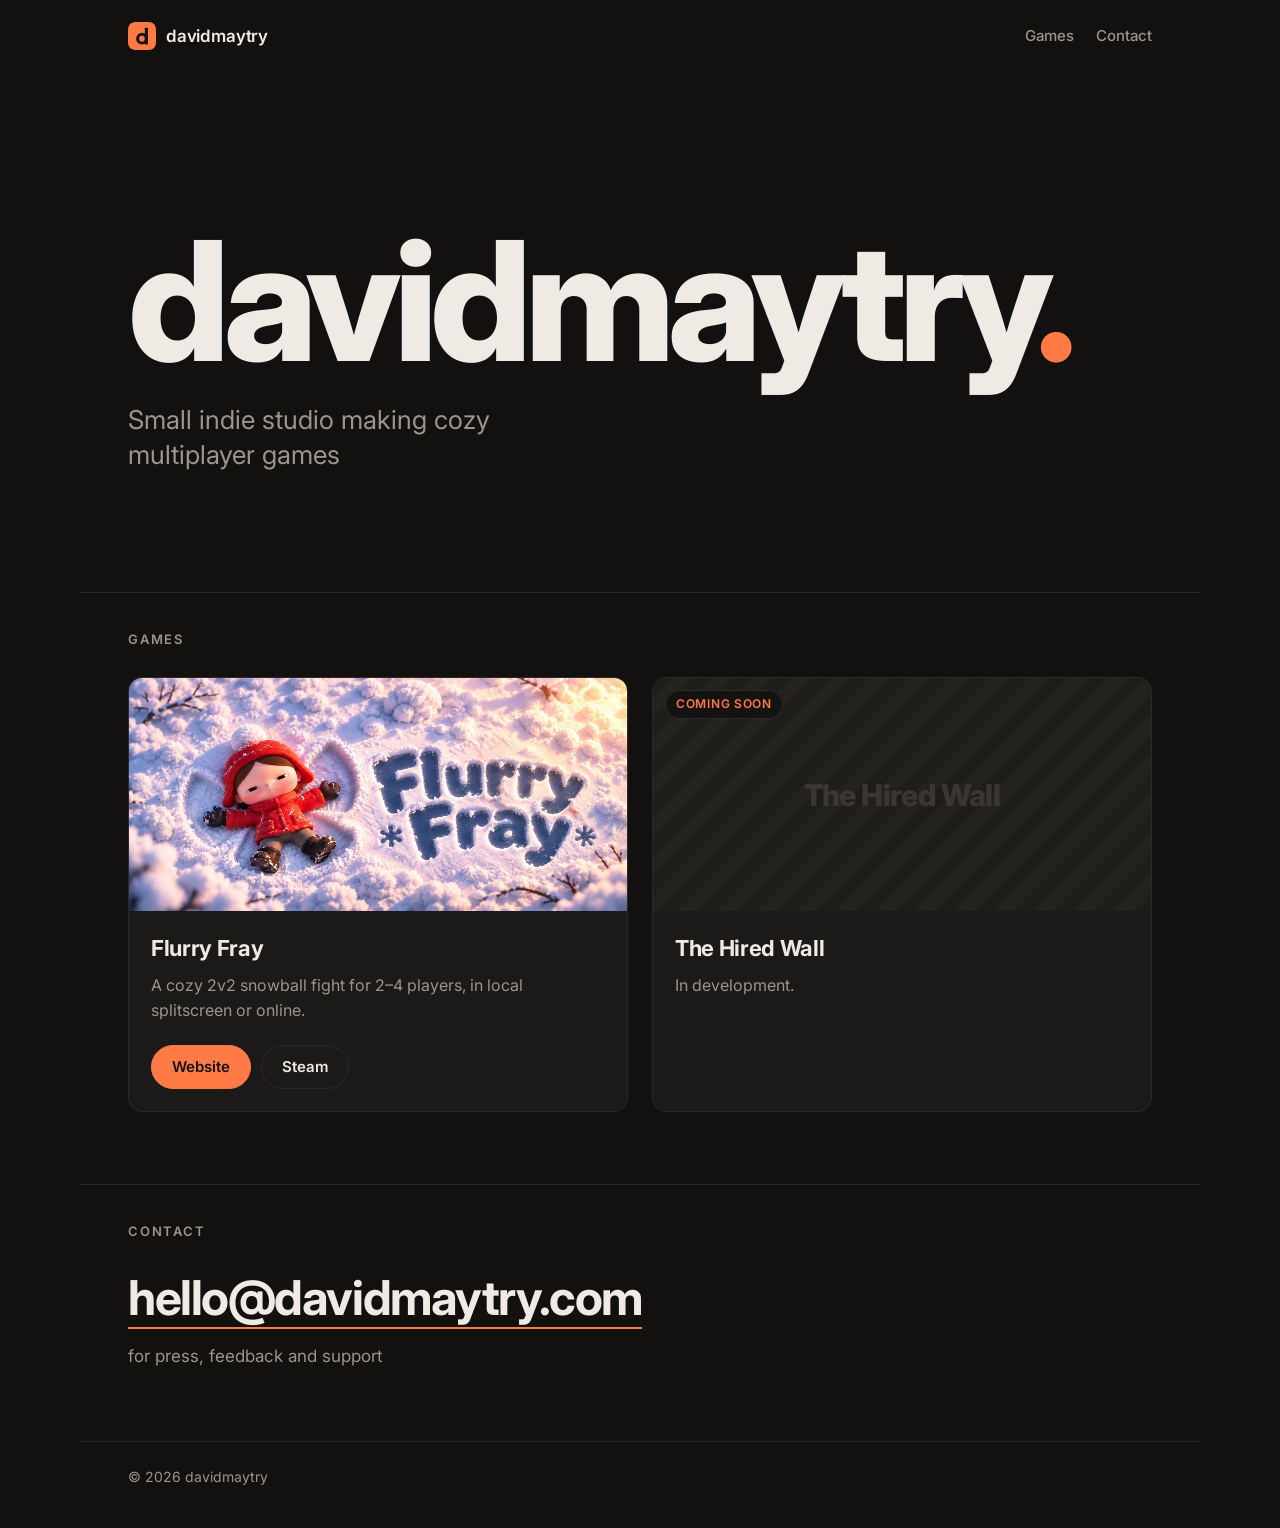
==== index.html @ ad70d57e "SS-494: сайт студии davidmaytry.com — одна страница для GitHub Pages Шапка с названием и строкой о с" ====
<!doctype html>
<html lang="en">
<head>
  <meta charset="utf-8">
  <meta name="viewport" content="width=device-width, initial-scale=1">
  <!-- Static copies of the studio name for link previews (they do not run JS).
       Everything on the page itself comes from config.js. -->
  <title>davidmaytry</title>
  <meta name="description" content="davidmaytry is a small indie studio making cozy multiplayer games. Our first game is Flurry Fray, a 2v2 snowball fight.">
  <meta name="theme-color" content="#121110">
  <link rel="canonical" href="https://davidmaytry.com/">

  <meta property="og:type" content="website">
  <meta property="og:site_name" content="davidmaytry">
  <meta property="og:title" content="davidmaytry">
  <meta property="og:description" content="Small indie studio making cozy multiplayer games.">
  <meta property="og:url" content="https://davidmaytry.com/">
  <meta property="og:image" content="https://davidmaytry.com/assets/og-image.png">
  <meta property="og:image:width" content="1200">
  <meta property="og:image:height" content="630">
  <meta property="og:image:alt" content="davidmaytry">
  <meta name="twitter:card" content="summary_large_image">
  <meta name="twitter:title" content="davidmaytry">
  <meta name="twitter:description" content="Small indie studio making cozy multiplayer games.">
  <meta name="twitter:image" content="https://davidmaytry.com/assets/og-image.png">

  <link rel="icon" href="assets/mark.svg" type="image/svg+xml">
  <link rel="icon" href="favicon.ico" sizes="32x32">
  <link rel="apple-touch-icon" href="assets/apple-touch-icon.png">

  <link rel="preconnect" href="https://fonts.googleapis.com">
  <link rel="preconnect" href="https://fonts.gstatic.com" crossorigin>
  <link href="https://fonts.googleapis.com/css2?family=Inter:wght@400;500;600;800&display=swap" rel="stylesheet">
  <link rel="stylesheet" href="style.css">
</head>
<body>
  <header class="top wrap">
    <a class="brand" href="#top" aria-label="Home">
      <img src="assets/mark.svg" alt="" width="28" height="28">
      <span data-site="name">davidmaytry</span>
    </a>
    <nav>
      <a href="#games">Games</a>
      <a href="#contact">Contact</a>
    </nav>
  </header>

  <main id="top">
    <section class="hero wrap">
      <h1 data-site="name">davidmaytry</h1>
      <p class="tagline" data-site="tagline"></p>
    </section>

    <section id="games" class="wrap section">
      <h2>Games</h2>
      <div class="games" id="games-grid"></div>
    </section>

    <section id="contact" class="wrap section">
      <h2>Contact</h2>
      <a class="email" data-site="email" href="#"></a>
      <p class="muted" data-site="contactLine"></p>
    </section>
  </main>

  <footer class="wrap foot">
    <span>&copy; <span id="year">2026</span> <span data-site="name">davidmaytry</span></span>
  </footer>

  <script src="config.js"></script>
  <script src="main.js"></script>
</body>
</html>
---- style.css ----
:root {
  --bg: #121110;
  --surface: #1b1a18;
  --line: #2c2a27;
  --text: #efebe4;
  --muted: #9b958c;
  --accent: #ff7a45;
  --accent-ink: #16130f;
  --radius: 14px;
  --gutter: clamp(16px, 5vw, 48px);
}

* { box-sizing: border-box; }

html { scroll-behavior: smooth; -webkit-text-size-adjust: 100%; }

body {
  margin: 0;
  background: var(--bg);
  color: var(--text);
  font: 400 17px/1.55 Inter, system-ui, -apple-system, "Segoe UI", sans-serif;
  -webkit-font-smoothing: antialiased;
}

a { color: inherit; }

.wrap {
  width: 100%;
  max-width: 1120px;
  margin: 0 auto;
  padding-left: var(--gutter);
  padding-right: var(--gutter);
}

/* top bar */
.top {
  display: flex;
  align-items: center;
  justify-content: space-between;
  gap: 16px;
  padding-top: 22px;
  padding-bottom: 22px;
}
.brand {
  display: inline-flex;
  align-items: center;
  gap: 10px;
  font-weight: 600;
  text-decoration: none;
  letter-spacing: -0.01em;
}
.brand img { display: block; border-radius: 7px; }
.top nav { display: flex; gap: 22px; }
.top nav a {
  color: var(--muted);
  text-decoration: none;
  font-weight: 500;
  font-size: 15px;
}
.top nav a:hover, .top nav a:focus-visible { color: var(--text); }

/* hero */
.hero {
  padding-top: clamp(56px, 12vw, 150px);
  padding-bottom: clamp(56px, 10vw, 120px);
}
.hero h1 {
  margin: 0;
  font-weight: 800;
  font-size: clamp(48px, 13vw, 168px);
  line-height: 0.95;
  letter-spacing: -0.045em;
  overflow-wrap: anywhere;
}
.hero h1::after {
  content: ".";
  color: var(--accent);
}
.tagline {
  margin: 22px 0 0;
  max-width: 30ch;
  font-size: clamp(19px, 2.4vw, 26px);
  line-height: 1.35;
  color: var(--muted);
}

/* sections */
.section {
  padding-top: 36px;
  padding-bottom: 72px;
  border-top: 1px solid var(--line);
}
.section h2 {
  margin: 0 0 28px;
  font-size: 13px;
  font-weight: 600;
  letter-spacing: 0.14em;
  text-transform: uppercase;
  color: var(--muted);
}

/* game cards */
.games {
  display: grid;
  grid-template-columns: repeat(auto-fill, minmax(min(100%, 340px), 1fr));
  gap: 24px;
}
.card {
  display: flex;
  flex-direction: column;
  background: var(--surface);
  border: 1px solid var(--line);
  border-radius: var(--radius);
  overflow: hidden;
}
.card__media {
  position: relative;
  aspect-ratio: 920 / 430;
  background: #22201d;
}
.card__media img {
  display: block;
  width: 100%;
  height: 100%;
  object-fit: cover;
}
.card--soon .card__media {
  display: grid;
  place-items: center;
  background:
    repeating-linear-gradient(135deg, transparent 0 14px, rgba(255,255,255,0.025) 14px 28px),
    #1f1d1a;
}
.card__placeholder {
  font-weight: 800;
  font-size: clamp(22px, 3vw, 30px);
  letter-spacing: -0.02em;
  color: #3a3733;
  text-align: center;
  padding: 0 16px;
}
.card__status {
  position: absolute;
  top: 12px;
  left: 12px;
  padding: 4px 10px;
  border-radius: 999px;
  background: rgba(18, 17, 16, 0.85);
  border: 1px solid var(--line);
  font-size: 12px;
  font-weight: 600;
  letter-spacing: 0.06em;
  text-transform: uppercase;
  color: var(--accent);
}
.card__body {
  display: flex;
  flex-direction: column;
  gap: 8px;
  padding: 20px 22px 22px;
  flex: 1;
}
.card__title {
  margin: 0;
  font-size: 22px;
  font-weight: 700;
  letter-spacing: -0.015em;
}
.card__blurb { margin: 0; color: var(--muted); font-size: 16px; }
.card__links {
  display: flex;
  flex-wrap: wrap;
  gap: 10px;
  margin-top: auto;
  padding-top: 14px;
}

.btn {
  display: inline-flex;
  align-items: center;
  justify-content: center;
  min-height: 44px;
  padding: 0 20px;
  border-radius: 999px;
  border: 1px solid var(--line);
  font-weight: 600;
  font-size: 15px;
  text-decoration: none;
  transition: background-color .15s, border-color .15s;
}
.btn:hover, .btn:focus-visible { border-color: var(--muted); }
.btn--primary {
  background: var(--accent);
  border-color: var(--accent);
  color: var(--accent-ink);
}
.btn--primary:hover, .btn--primary:focus-visible { background: #ff905f; border-color: #ff905f; }

a:focus-visible { outline: 2px solid var(--accent); outline-offset: 3px; }

/* contact */
.email {
  display: inline-block;
  font-weight: 700;
  font-size: clamp(24px, 5vw, 48px);
  letter-spacing: -0.03em;
  text-decoration: none;
  overflow-wrap: anywhere;
  border-bottom: 2px solid var(--accent);
  line-height: 1.2;
}
.email:hover { color: var(--accent); }
.muted { color: var(--muted); margin: 14px 0 0; }

/* footer */
.foot {
  padding-top: 24px;
  padding-bottom: 40px;
  border-top: 1px solid var(--line);
  color: var(--muted);
  font-size: 14px;
}
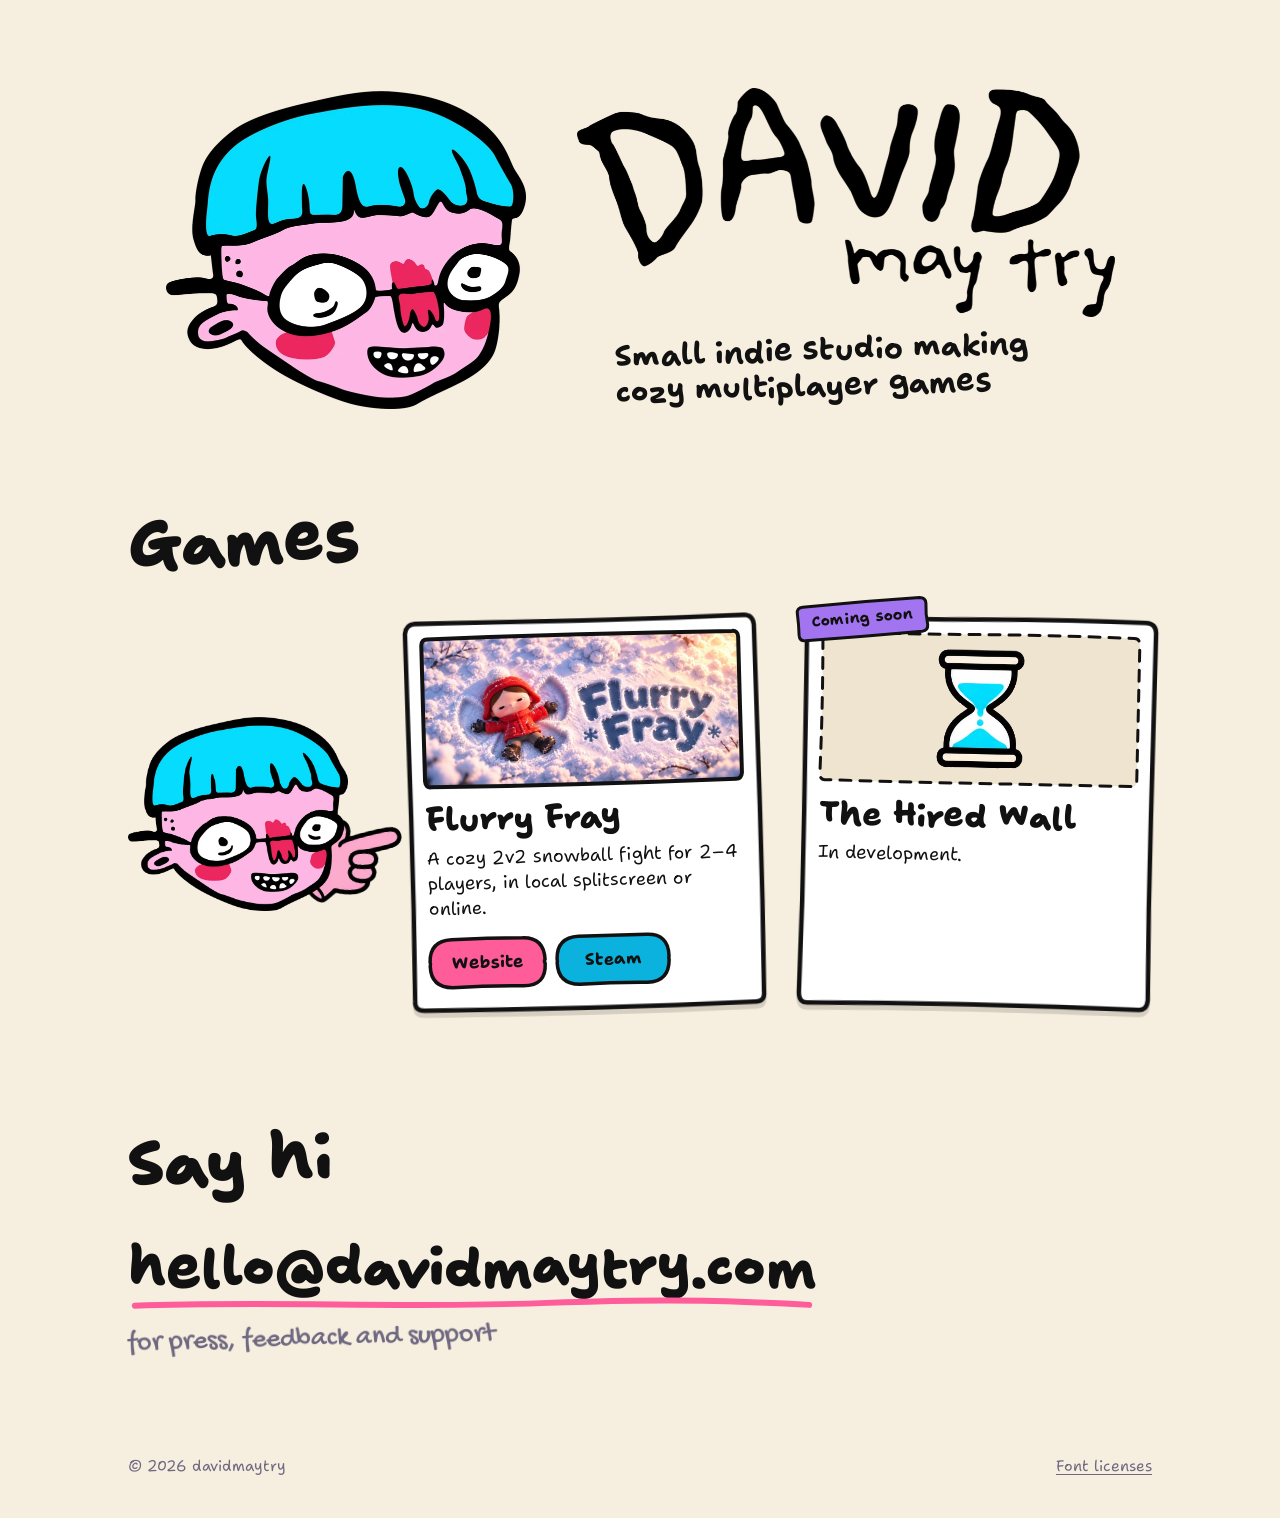
==== commit 95db01b7: "SS-521: сайт студии в стиле шортсов — бумага, маркер, мальчик из лого Лого студии (голова + wordmark" ====
--- a/index.html
+++ b/index.html
@@ -7,7 +7,9 @@
        Everything on the page itself comes from config.js. -->
   <title>davidmaytry</title>
   <meta name="description" content="davidmaytry is a small indie studio making cozy multiplayer games. Our first game is Flurry Fray, a 2v2 snowball fight.">
-  <meta name="theme-color" content="#121110">
+  <meta name="color-scheme" content="light dark">
+  <meta name="theme-color" content="#F6EEDF" media="(prefers-color-scheme: light)">
+  <meta name="theme-color" content="#121212" media="(prefers-color-scheme: dark)">
   <link rel="canonical" href="https://davidmaytry.com/">
 
   <meta property="og:type" content="website">
@@ -18,53 +20,88 @@
   <meta property="og:image" content="https://davidmaytry.com/assets/og-image.png">
   <meta property="og:image:width" content="1200">
   <meta property="og:image:height" content="630">
-  <meta property="og:image:alt" content="davidmaytry">
+  <meta property="og:image:alt" content="The David May Try logo: a boy with cyan hair and glasses">
   <meta name="twitter:card" content="summary_large_image">
   <meta name="twitter:title" content="davidmaytry">
   <meta name="twitter:description" content="Small indie studio making cozy multiplayer games.">
   <meta name="twitter:image" content="https://davidmaytry.com/assets/og-image.png">
 
-  <link rel="icon" href="assets/mark.svg" type="image/svg+xml">
-  <link rel="icon" href="favicon.ico" sizes="32x32">
+  <link rel="icon" href="favicon.ico" sizes="16x16 32x32 48x48">
+  <link rel="icon" href="assets/icon-192.png" type="image/png" sizes="192x192">
   <link rel="apple-touch-icon" href="assets/apple-touch-icon.png">
 
-  <link rel="preconnect" href="https://fonts.googleapis.com">
-  <link rel="preconnect" href="https://fonts.gstatic.com" crossorigin>
-  <link href="https://fonts.googleapis.com/css2?family=Inter:wght@400;500;600;800&display=swap" rel="stylesheet">
+  <link rel="preload" href="assets/fonts/ShantellSans-latin.woff2" as="font" type="font/woff2" crossorigin>
   <link rel="stylesheet" href="style.css">
 </head>
 <body>
-  <header class="top wrap">
-    <a class="brand" href="#top" aria-label="Home">
-      <img src="assets/mark.svg" alt="" width="28" height="28">
-      <span data-site="name">davidmaytry</span>
-    </a>
-    <nav>
-      <a href="#games">Games</a>
-      <a href="#contact">Contact</a>
-    </nav>
+  <header class="hero wrap">
+    <div class="logo">
+      <div class="drop" style="--d:.05s">
+        <picture class="logo__head boil">
+          <source srcset="assets/brand/head-dark.webp" media="(prefers-color-scheme: dark)">
+          <img src="assets/brand/head-light.webp" alt="" width="720" height="635">
+        </picture>
+      </div>
+      <div class="logo__side">
+        <div class="drop" style="--d:.3s">
+          <h1 class="logo__word boil" style="--b:1.3s">
+            <picture>
+              <source srcset="assets/brand/wordmark-white.webp" media="(prefers-color-scheme: dark)">
+              <img src="assets/brand/wordmark-black.webp" width="1000" height="426" data-site-alt="name" alt="davidmaytry">
+            </picture>
+          </h1>
+        </div>
+        <div class="drop" style="--d:.55s">
+          <p class="tagline" data-site="tagline"></p>
+        </div>
+      </div>
+    </div>
   </header>
 
-  <main id="top">
-    <section class="hero wrap">
-      <h1 data-site="name">davidmaytry</h1>
-      <p class="tagline" data-site="tagline"></p>
+  <main>
+    <section id="games" class="wrap section">
+      <div class="drop" style="--d:.75s"><h2 class="title">Games</h2></div>
+      <div class="stage">
+        <div class="boy" id="boy" data-face="head" aria-hidden="true">
+          <div class="boy__body boil" style="--b:1.1s">
+            <picture class="boy__hand">
+              <source srcset="assets/brand/hand-point-dark.webp" media="(prefers-color-scheme: dark)">
+              <img src="assets/brand/hand-point-light.webp" alt="" width="260" height="201">
+            </picture>
+            <picture class="boy__face" data-face="head">
+              <source srcset="assets/brand/head-dark.webp" media="(prefers-color-scheme: dark)">
+              <img src="assets/brand/head-light.webp" alt="" width="720" height="635">
+            </picture>
+            <picture class="boy__face" data-face="tongue">
+              <source srcset="assets/brand/face-tongue-dark.webp" media="(prefers-color-scheme: dark)">
+              <img src="assets/brand/face-tongue-light.webp" alt="" width="285" height="266">
+            </picture>
+            <picture class="boy__face" data-face="suspicious">
+              <source srcset="assets/brand/face-suspicious-dark.webp" media="(prefers-color-scheme: dark)">
+              <img src="assets/brand/face-suspicious-light.webp" alt="" width="281" height="269">
+            </picture>
+            <picture class="boy__face" data-face="smile">
+              <source srcset="assets/brand/face-smile-dark.webp" media="(prefers-color-scheme: dark)">
+              <img src="assets/brand/face-smile-light.webp" alt="" width="284" height="275">
+            </picture>
+          </div>
+        </div>
+        <div class="games" id="games-grid"></div>
+      </div>
     </section>
 
-    <section id="games" class="wrap section">
-      <h2>Games</h2>
-      <div class="games" id="games-grid"></div>
-    </section>
-
-    <section id="contact" class="wrap section">
-      <h2>Contact</h2>
-      <a class="email" data-site="email" href="#"></a>
-      <p class="muted" data-site="contactLine"></p>
+    <section id="contact" class="wrap section contact">
+      <div class="drop" style="--d:.1s"><h2 class="title">Say hi</h2></div>
+      <div class="drop" style="--d:.25s">
+        <a class="email" id="email" data-face="smile" href="#"><span data-site="email"></span><svg class="email__line" viewBox="0 0 300 16" preserveAspectRatio="none" aria-hidden="true"><path d="M3 10 C 60 4, 120 13, 180 7 S 270 5, 297 9"/></svg></a>
+      </div>
+      <p class="note" data-site="contactLine"></p>
     </section>
   </main>
 
   <footer class="wrap foot">
     <span>&copy; <span id="year">2026</span> <span data-site="name">davidmaytry</span></span>
+    <a href="assets/fonts/LICENSES.txt">Font licenses</a>
   </footer>
 
   <script src="config.js"></script>
--- a/style.css
+++ b/style.css
@@ -1,28 +1,63 @@
+/* David May Try studio page, in the look of the studio's paper cut-out shorts:
+   flat paper, thick black marker, cyan / lilac / pink with one pink accent per idea,
+   text flat on the paper (no text shadows, no glows), no sparkles or bursts. */
+
+@font-face {
+  font-family: "Shantell";
+  src: url("assets/fonts/ShantellSans-latin.woff2") format("woff2");
+  font-weight: 300 800;
+  font-display: swap;
+}
+@font-face {
+  font-family: "Gochi";
+  src: url("assets/fonts/GochiHand.woff2") format("woff2");
+  font-display: swap;
+}
+
+/* light = cream paper (default), dark = dark paper; both follow the system setting */
 :root {
-  --bg: #121110;
-  --surface: #1b1a18;
-  --line: #2c2a27;
-  --text: #efebe4;
-  --muted: #9b958c;
-  --accent: #ff7a45;
-  --accent-ink: #16130f;
-  --radius: 14px;
+  --ink: #111111;
+  --bg: #F6EEDF;
+  --fg: #111111;
+  --paper: #FFFFFF;
+  --cut: transparent;          /* white sticker border: only on the dark sheet */
+  --cyan: #0BB2DD;
+  --lilac: #A274F0;
+  --pink: #FF5C9A;
+  --muted: #6E6880;
+  --soon: #EFE4CF;
+  --lift: drop-shadow(0 5px 0 rgba(17, 17, 17, .14));
   --gutter: clamp(16px, 5vw, 48px);
+  color-scheme: light;
+}
+@media (prefers-color-scheme: dark) {
+  :root {
+    --bg: #121212;
+    --fg: #F6EEDF;
+    --paper: #F3E9D6;
+    --cut: #FFFFFF;
+    --cyan: #13C8F0;
+    --muted: #8E8AA6;
+    --soon: #E6DAC2;
+    --lift: none;
+    color-scheme: dark;
+  }
 }
 
 * { box-sizing: border-box; }
-
-html { scroll-behavior: smooth; -webkit-text-size-adjust: 100%; }
-
+html { -webkit-text-size-adjust: 100%; scroll-behavior: smooth; }
 body {
   margin: 0;
   background: var(--bg);
-  color: var(--text);
-  font: 400 17px/1.55 Inter, system-ui, -apple-system, "Segoe UI", sans-serif;
-  -webkit-font-smoothing: antialiased;
-}
-
+  color: var(--fg);
+  font: 400 18px/1.45 "Shantell", "Comic Sans MS", system-ui, sans-serif;
+  font-variation-settings: "INFM" 60;
+  overflow-x: hidden;
+}
+img { display: block; max-width: 100%; height: auto; }
+picture { display: block; }
 a { color: inherit; }
+:focus-visible { outline: 3px dashed var(--fg); outline-offset: 5px; border-radius: 6px; }
 
 .wrap {
   width: 100%;
@@ -32,191 +67,258 @@
   padding-right: var(--gutter);
 }
 
-/* top bar */
-.top {
+/* ---------- hero: the logo, big ---------- */
+.hero { padding-top: clamp(36px, 7vw, 88px); padding-bottom: clamp(24px, 5vw, 56px); }
+.logo {
   display: flex;
   align-items: center;
-  justify-content: space-between;
-  gap: 16px;
-  padding-top: 22px;
-  padding-bottom: 22px;
-}
-.brand {
-  display: inline-flex;
+  justify-content: center;
+  gap: clamp(16px, 4vw, 56px);
+}
+.logo__head { width: clamp(150px, 30vw, 360px); }
+.logo__side { display: flex; flex-direction: column; align-items: flex-start; }
+.logo__word { margin: 0; width: clamp(200px, 42vw, 560px); }
+.tagline {
+  margin: clamp(10px, 2vw, 22px) 0 0 clamp(4px, 3vw, 40px);
+  max-width: 22ch;
+  font-weight: 700;
+  font-size: clamp(20px, 2.6vw, 30px);
+  line-height: 1.2;
+  font-variation-settings: "INFM" 100, "BNCE" 40;
+  transform: rotate(-2deg);
+  transform-origin: left center;
+}
+@media (max-width: 640px) {
+  .logo { flex-direction: column; gap: 6px; }
+  .logo__side { align-items: center; text-align: center; }
+  .logo__head { width: min(56vw, 240px); }
+  .logo__word { width: min(78vw, 340px); }
+  .tagline { margin-left: 0; transform: rotate(-2deg); transform-origin: center; }
+}
+
+/* ---------- sections ---------- */
+.section { padding-top: clamp(28px, 5vw, 48px); padding-bottom: clamp(40px, 7vw, 80px); }
+.title {
+  display: inline-block;
+  margin: 0 0 clamp(22px, 4vw, 40px);
+  font-weight: 800;
+  font-size: clamp(38px, 6vw, 64px);
+  line-height: 1;
+  font-variation-settings: "INFM" 100, "BNCE" 40;
+  transform: rotate(-3deg);
+  transform-origin: left center;
+}
+
+/* ---------- the boy next to the games ---------- */
+.stage {
+  position: relative;
+  display: grid;
+  grid-template-columns: 250px 1fr;
+  gap: clamp(16px, 2.5vw, 36px);
   align-items: center;
-  gap: 10px;
-  font-weight: 600;
-  text-decoration: none;
-  letter-spacing: -0.01em;
-}
-.brand img { display: block; border-radius: 7px; }
-.top nav { display: flex; gap: 22px; }
-.top nav a {
-  color: var(--muted);
-  text-decoration: none;
-  font-weight: 500;
-  font-size: 15px;
-}
-.top nav a:hover, .top nav a:focus-visible { color: var(--text); }
-
-/* hero */
-.hero {
-  padding-top: clamp(56px, 12vw, 150px);
-  padding-bottom: clamp(56px, 10vw, 120px);
-}
-.hero h1 {
-  margin: 0;
-  font-weight: 800;
-  font-size: clamp(48px, 13vw, 168px);
-  line-height: 0.95;
-  letter-spacing: -0.045em;
-  overflow-wrap: anywhere;
-}
-.hero h1::after {
-  content: ".";
-  color: var(--accent);
-}
-.tagline {
-  margin: 22px 0 0;
-  max-width: 30ch;
-  font-size: clamp(19px, 2.4vw, 26px);
-  line-height: 1.35;
-  color: var(--muted);
-}
-
-/* sections */
-.section {
-  padding-top: 36px;
-  padding-bottom: 72px;
-  border-top: 1px solid var(--line);
-}
-.section h2 {
-  margin: 0 0 28px;
-  font-size: 13px;
-  font-weight: 600;
-  letter-spacing: 0.14em;
-  text-transform: uppercase;
-  color: var(--muted);
-}
-
-/* game cards */
+}
+.boy { position: relative; align-self: center; }
+.boy__body { position: relative; width: 220px; aspect-ratio: 1.12; }
+.boy__face {
+  position: absolute;
+  inset: 0;
+  z-index: 2;
+  visibility: hidden;
+}
+.boy__face img { width: 100%; height: 100%; object-fit: contain; object-position: center bottom; }
+.boy[data-face="head"] .boy__face[data-face="head"],
+.boy[data-face="tongue"] .boy__face[data-face="tongue"],
+.boy[data-face="suspicious"] .boy__face[data-face="suspicious"],
+.boy[data-face="smile"] .boy__face[data-face="smile"] { visibility: visible; }
+/* the hand floats next to the head, kept behind it (lower z), pointing at the cards */
+.boy__hand {
+  position: absolute;
+  z-index: 1;
+  width: 104px;
+  left: 172px;
+  top: 104px;
+  transform: rotate(-8deg);
+}
+
+@media (max-width: 860px) {
+  .stage { display: block; }
+  /* on a phone he sits at the right of the heading, turned to face the cards below */
+  .boy { position: absolute; right: 2px; top: clamp(-118px, -15vw, -86px); }
+  .boy__body { width: clamp(108px, 28vw, 150px); transform: scaleX(-1); }
+  /* he peeks over the first card, like over a bar in the shorts; the hand stays behind it */
+  .boy__hand { display: none; }
+}
+
+/* ---------- game cards: cut-out paper stickers ---------- */
 .games {
   display: grid;
-  grid-template-columns: repeat(auto-fill, minmax(min(100%, 340px), 1fr));
-  gap: 24px;
-}
+  grid-template-columns: repeat(auto-fit, minmax(min(100%, 330px), 1fr));
+  gap: clamp(28px, 4vw, 44px);
+  align-items: stretch;
+}
+.games > .drop { display: flex; }
+.games > .drop > .card { flex: 1; }
 .card {
+  position: relative;
+  isolation: isolate;
   display: flex;
   flex-direction: column;
-  background: var(--surface);
-  border: 1px solid var(--line);
-  border-radius: var(--radius);
-  overflow: hidden;
-}
-.card__media {
+  gap: 10px;
+  padding: 16px 16px 22px;
+  color: var(--ink);
+  transform: rotate(var(--tilt, 0deg));
+  transition: transform .24s steps(2, end);
+}
+.card:hover, .card:focus-within { transform: rotate(calc(var(--tilt, 0deg) * .3)) translateY(-4px); }
+
+/* the hand-drawn outlines: SVG paths written by main.js, redrawn a few times a second ("boil") */
+.shape { position: absolute; inset: 0; width: 100%; height: 100%; overflow: visible; pointer-events: none; z-index: -1; }
+.shape .cut { fill: none; stroke: var(--cut); stroke-linejoin: round; }
+.shape .fill { stroke: none; }
+.shape .line { fill: none; stroke: var(--ink); stroke-linejoin: round; stroke-linecap: round; }
+.card > .shape { filter: var(--lift); }
+.card > .shape .fill { fill: var(--paper); }
+
+.card__media { position: relative; aspect-ratio: 920 / 430; }
+.card__media img { width: 100%; height: 100%; object-fit: cover; }
+.card__media > .shape { z-index: 2; }
+
+.card--soon .card__media { display: grid; place-items: center; }
+.card--soon .card__media > .shape { z-index: -1; }
+.card--soon .card__media .shape .fill { fill: var(--soon); }
+.card--soon .card__media .shape .line { stroke-dasharray: 11 9; stroke-width: 3; }
+.soon__icon { width: clamp(58px, 9vw, 86px); }
+
+.card__tag {
+  position: absolute;
+  z-index: 3;
+  top: -14px;
+  left: -10px;
+  padding: 5px 14px 7px;
+  font-weight: 700;
+  font-size: 15px;
+  letter-spacing: .02em;
+  color: var(--ink);
+  transform: rotate(-6deg);
+  isolation: isolate;
+}
+.card__tag .shape .fill { fill: var(--lilac); }
+
+.card__title {
+  margin: 6px 0 0;
+  font-weight: 800;
+  font-size: clamp(26px, 3vw, 32px);
+  line-height: 1.05;
+  font-variation-settings: "INFM" 100, "BNCE" 40;
+}
+.card__blurb { margin: 0; font-size: 18px; line-height: 1.4; }
+.card__links { display: flex; flex-wrap: wrap; gap: 12px; margin-top: 8px; }
+
+.btn {
   position: relative;
-  aspect-ratio: 920 / 430;
-  background: #22201d;
-}
-.card__media img {
-  display: block;
-  width: 100%;
-  height: 100%;
-  object-fit: cover;
-}
-.card--soon .card__media {
-  display: grid;
-  place-items: center;
-  background:
-    repeating-linear-gradient(135deg, transparent 0 14px, rgba(255,255,255,0.025) 14px 28px),
-    #1f1d1a;
-}
-.card__placeholder {
-  font-weight: 800;
-  font-size: clamp(22px, 3vw, 30px);
-  letter-spacing: -0.02em;
-  color: #3a3733;
-  text-align: center;
-  padding: 0 16px;
-}
-.card__status {
-  position: absolute;
-  top: 12px;
-  left: 12px;
-  padding: 4px 10px;
-  border-radius: 999px;
-  background: rgba(18, 17, 16, 0.85);
-  border: 1px solid var(--line);
-  font-size: 12px;
-  font-weight: 600;
-  letter-spacing: 0.06em;
-  text-transform: uppercase;
-  color: var(--accent);
-}
-.card__body {
-  display: flex;
-  flex-direction: column;
-  gap: 8px;
-  padding: 20px 22px 22px;
-  flex: 1;
-}
-.card__title {
-  margin: 0;
-  font-size: 22px;
-  font-weight: 700;
-  letter-spacing: -0.015em;
-}
-.card__blurb { margin: 0; color: var(--muted); font-size: 16px; }
-.card__links {
-  display: flex;
-  flex-wrap: wrap;
-  gap: 10px;
-  margin-top: auto;
-  padding-top: 14px;
-}
-
-.btn {
+  isolation: isolate;
   display: inline-flex;
   align-items: center;
   justify-content: center;
-  min-height: 44px;
-  padding: 0 20px;
-  border-radius: 999px;
-  border: 1px solid var(--line);
-  font-weight: 600;
-  font-size: 15px;
+  min-height: 48px;
+  min-width: 112px;
+  padding: 0 22px 2px;
+  font-weight: 700;
+  font-size: 17px;
+  color: var(--ink);
   text-decoration: none;
-  transition: background-color .15s, border-color .15s;
-}
-.btn:hover, .btn:focus-visible { border-color: var(--muted); }
-.btn--primary {
-  background: var(--accent);
-  border-color: var(--accent);
-  color: var(--accent-ink);
-}
-.btn--primary:hover, .btn--primary:focus-visible { background: #ff905f; border-color: #ff905f; }
-
-a:focus-visible { outline: 2px solid var(--accent); outline-offset: 3px; }
-
-/* contact */
+  transition: transform .2s steps(2, end);
+}
+.btn .shape .fill { fill: var(--btn, var(--paper)); }
+.btn--pink { --btn: var(--pink); }
+.btn--cyan { --btn: var(--cyan); }
+.btn:hover { transform: rotate(-3deg) scale(1.04); }
+.btn:active { transform: rotate(-1deg) scale(.97); }
+.btn:focus-visible { outline-color: var(--ink); }
+
+/* ---------- contact ---------- */
+.contact { padding-bottom: clamp(40px, 6vw, 72px); }
 .email {
+  position: relative;
   display: inline-block;
-  font-weight: 700;
-  font-size: clamp(24px, 5vw, 48px);
-  letter-spacing: -0.03em;
+  max-width: 100%;
+  padding-bottom: 14px;
+  font-weight: 800;
+  font-size: clamp(26px, 6vw, 54px);
+  line-height: 1.1;
   text-decoration: none;
   overflow-wrap: anywhere;
-  border-bottom: 2px solid var(--accent);
-  line-height: 1.2;
-}
-.email:hover { color: var(--accent); }
-.muted { color: var(--muted); margin: 14px 0 0; }
-
-/* footer */
+  font-variation-settings: "INFM" 100, "BNCE" 40;
+}
+.email__line { position: absolute; left: 0; bottom: 0; width: 100%; height: 14px; overflow: visible; }
+.email__line path { fill: none; stroke: var(--pink); stroke-width: 6; stroke-linecap: round; vector-effect: non-scaling-stroke; }
+.note {
+  margin: 12px 0 0;
+  font-family: "Gochi", "Shantell", sans-serif;
+  font-size: clamp(22px, 3vw, 28px);
+  color: var(--muted);
+  transform: rotate(-1.5deg);
+  transform-origin: left center;
+}
+
+/* ---------- footer ---------- */
 .foot {
-  padding-top: 24px;
+  display: flex;
+  flex-wrap: wrap;
+  justify-content: space-between;
+  gap: 8px 24px;
+  padding-top: 20px;
   padding-bottom: 40px;
-  border-top: 1px solid var(--line);
   color: var(--muted);
-  font-size: 14px;
-}
+  font-size: 15px;
+}
+.foot a { text-underline-offset: 3px; }
+
+/* ---------- paper motion (on twos, like the shorts) ---------- */
+/* a piece falls onto the sheet: drops in tilted, squashes on landing, settles */
+@keyframes drop {
+  0%   { opacity: 0; transform: translateY(-70px) rotate(7deg); animation-timing-function: steps(3, jump-end); }
+  12%  { opacity: 1; }
+  50%  { transform: translateY(0) rotate(0) scale(1.05, .9); animation-timing-function: steps(2, jump-end); }
+  72%  { transform: translateY(-7px) scale(.98, 1.03); animation-timing-function: steps(2, jump-end); }
+  100% { opacity: 1; transform: none; }
+}
+/* the cut-out never sits perfectly still: a new pose every ~0.2 s */
+@keyframes boil {
+  0%   { transform: translate(0, 0) rotate(0deg); }
+  17%  { transform: translate(.7px, -.6px) rotate(.45deg); }
+  33%  { transform: translate(-.5px, .5px) rotate(-.35deg); }
+  50%  { transform: translate(.4px, .7px) rotate(.25deg); }
+  67%  { transform: translate(-.7px, -.3px) rotate(-.5deg); }
+  83%  { transform: translate(.3px, -.7px) rotate(.3deg); }
+  100% { transform: translate(0, 0) rotate(0deg); }
+}
+/* the boy walks in from the side in four steps */
+@keyframes walk {
+  0%   { opacity: 0; transform: translate(-200px, 0); }
+  10%  { opacity: 1; transform: translate(-200px, 0); }
+  25%  { transform: translate(-150px, -12px); }
+  40%  { transform: translate(-100px, 0); }
+  55%  { transform: translate(-50px, -12px); }
+  70%  { transform: translate(0, 0); }
+  85%  { transform: translate(0, -4px); }
+  100% { opacity: 1; transform: none; }
+}
+
+.boil { animation: boil var(--b, 1.2s) step-end infinite; }
+
+.js .drop { opacity: 0; }
+.js .drop.go { animation: drop .62s both; animation-delay: var(--d, 0s); }
+.js .boy { opacity: 0; }
+.js .boy.go { animation: walk 1s step-end both; animation-delay: var(--d, .9s); }
+@media (max-width: 860px) {
+  .js .boy.go { animation: drop .62s both; animation-delay: var(--d, .9s); }
+}
+
+@media (prefers-reduced-motion: reduce) {
+  html { scroll-behavior: auto; }
+  .boil { animation: none; }
+  .js .drop, .js .boy { opacity: 1; }
+  .js .drop.go, .js .boy.go { animation: none; }
+  .card, .btn { transition: none; }
+}
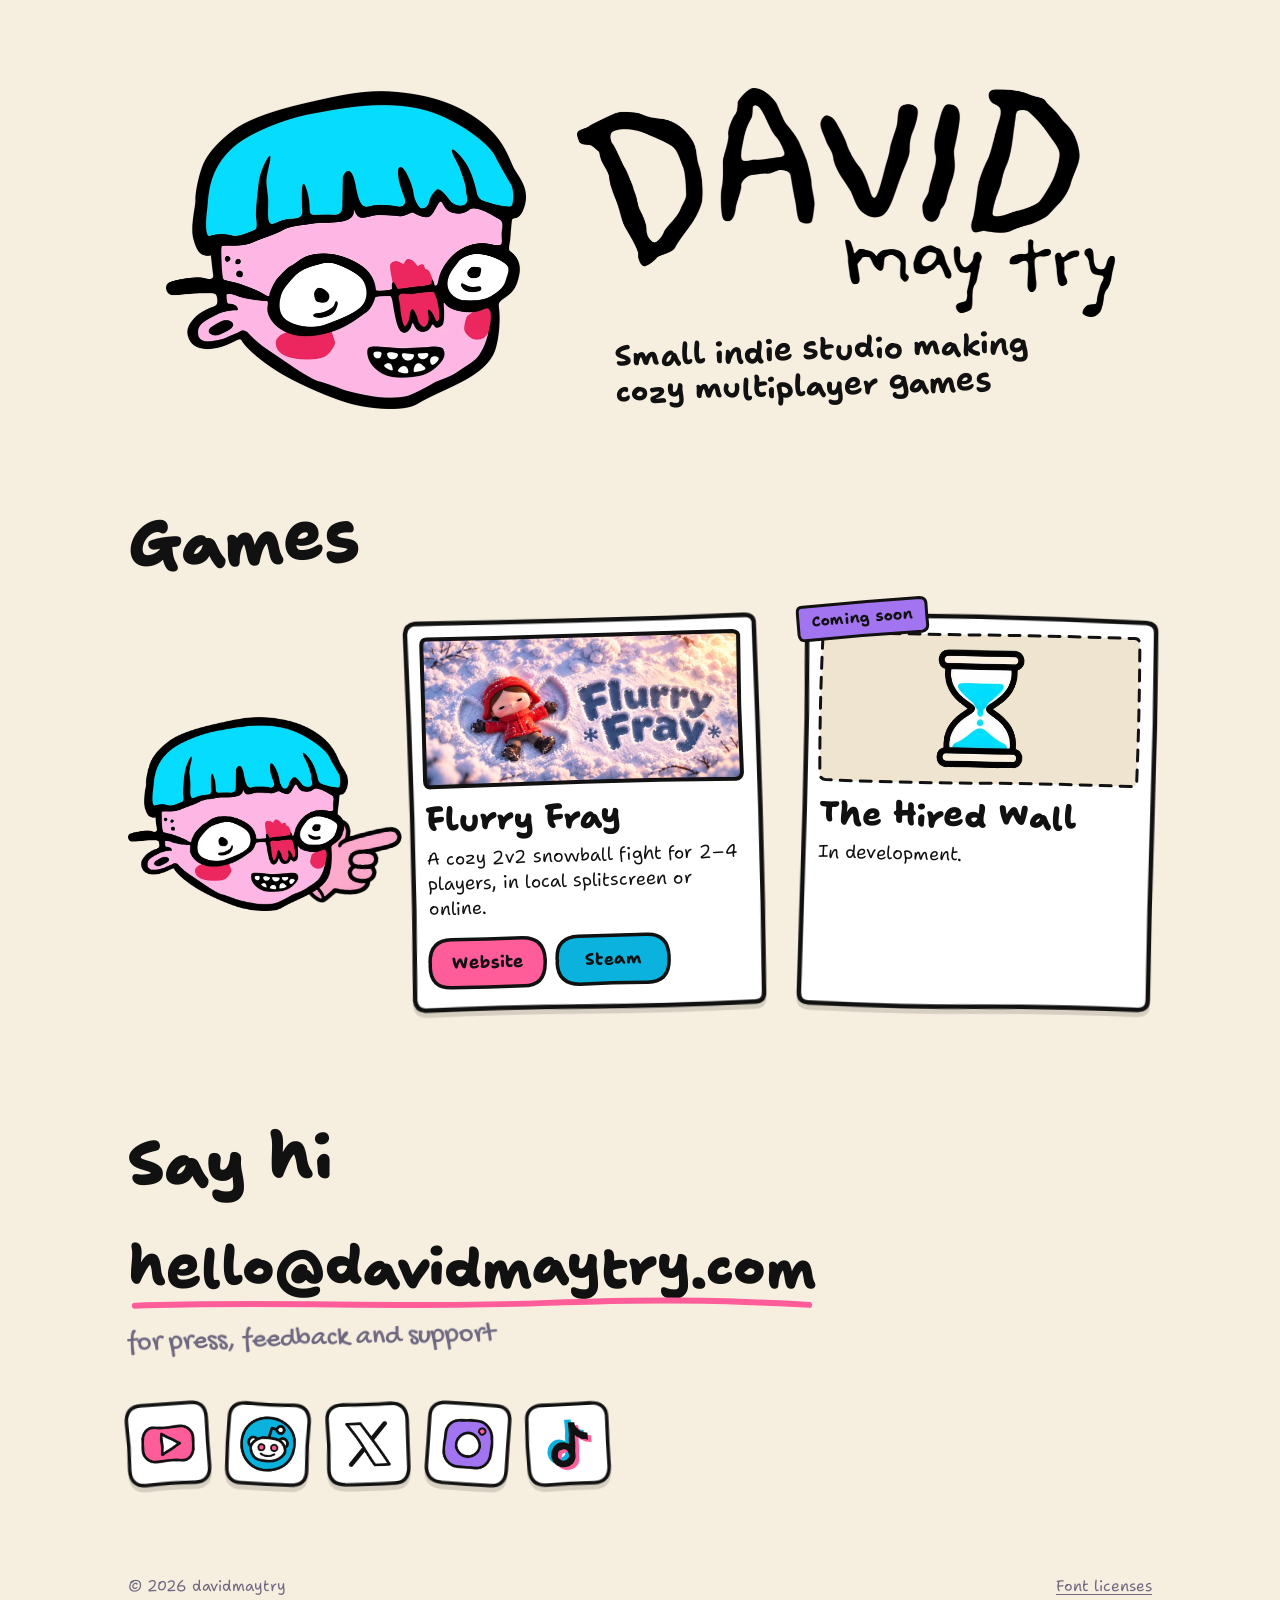
==== commit 20abe45e: "SS-538: social buttons at the end of the page, icons drawn in the stickers' style YouTube, Reddit, X" ====
--- a/index.html
+++ b/index.html
@@ -96,6 +96,7 @@
         <a class="email" id="email" data-face="smile" href="#"><span data-site="email"></span><svg class="email__line" viewBox="0 0 300 16" preserveAspectRatio="none" aria-hidden="true"><path d="M3 10 C 60 4, 120 13, 180 7 S 270 5, 297 9"/></svg></a>
       </div>
       <p class="note" data-site="contactLine"></p>
+      <ul class="socials" id="socials" aria-label="davidmaytry on social media"></ul>
     </section>
   </main>
 
--- a/style.css
+++ b/style.css
@@ -261,6 +261,33 @@
   transform-origin: left center;
 }
 
+/* social buttons: square paper plates, tilted a little each, lifting like the cards */
+.socials {
+  display: flex;
+  flex-wrap: wrap;
+  gap: 16px 20px;
+  margin: clamp(26px, 4vw, 40px) 0 0;
+  padding: 0;
+  list-style: none;
+}
+.social {
+  position: relative;
+  isolation: isolate;
+  display: grid;
+  place-items: center;
+  width: clamp(54px, 15vw, 80px);
+  aspect-ratio: 1;
+  transform: rotate(var(--tilt, 0deg));
+  transition: transform .2s steps(2, end);
+}
+.social img { width: 74%; }
+.social > .shape { filter: var(--lift); }
+.social .shape .fill { fill: var(--paper); }
+.social:hover, .social:focus-visible { transform: rotate(calc(var(--tilt, 0deg) * -1)) translateY(-5px) scale(1.06); }
+.social:active { transform: rotate(0deg) scale(.95); }
+.social:focus-visible { outline-offset: 4px; }
+@media (max-width: 480px) { .socials { gap: 14px 12px; } }
+
 /* ---------- footer ---------- */
 .foot {
   display: flex;
@@ -320,5 +347,5 @@
   .boil { animation: none; }
   .js .drop, .js .boy { opacity: 1; }
   .js .drop.go, .js .boy.go { animation: none; }
-  .card, .btn { transition: none; }
-}
+  .card, .btn, .social { transition: none; }
+}
